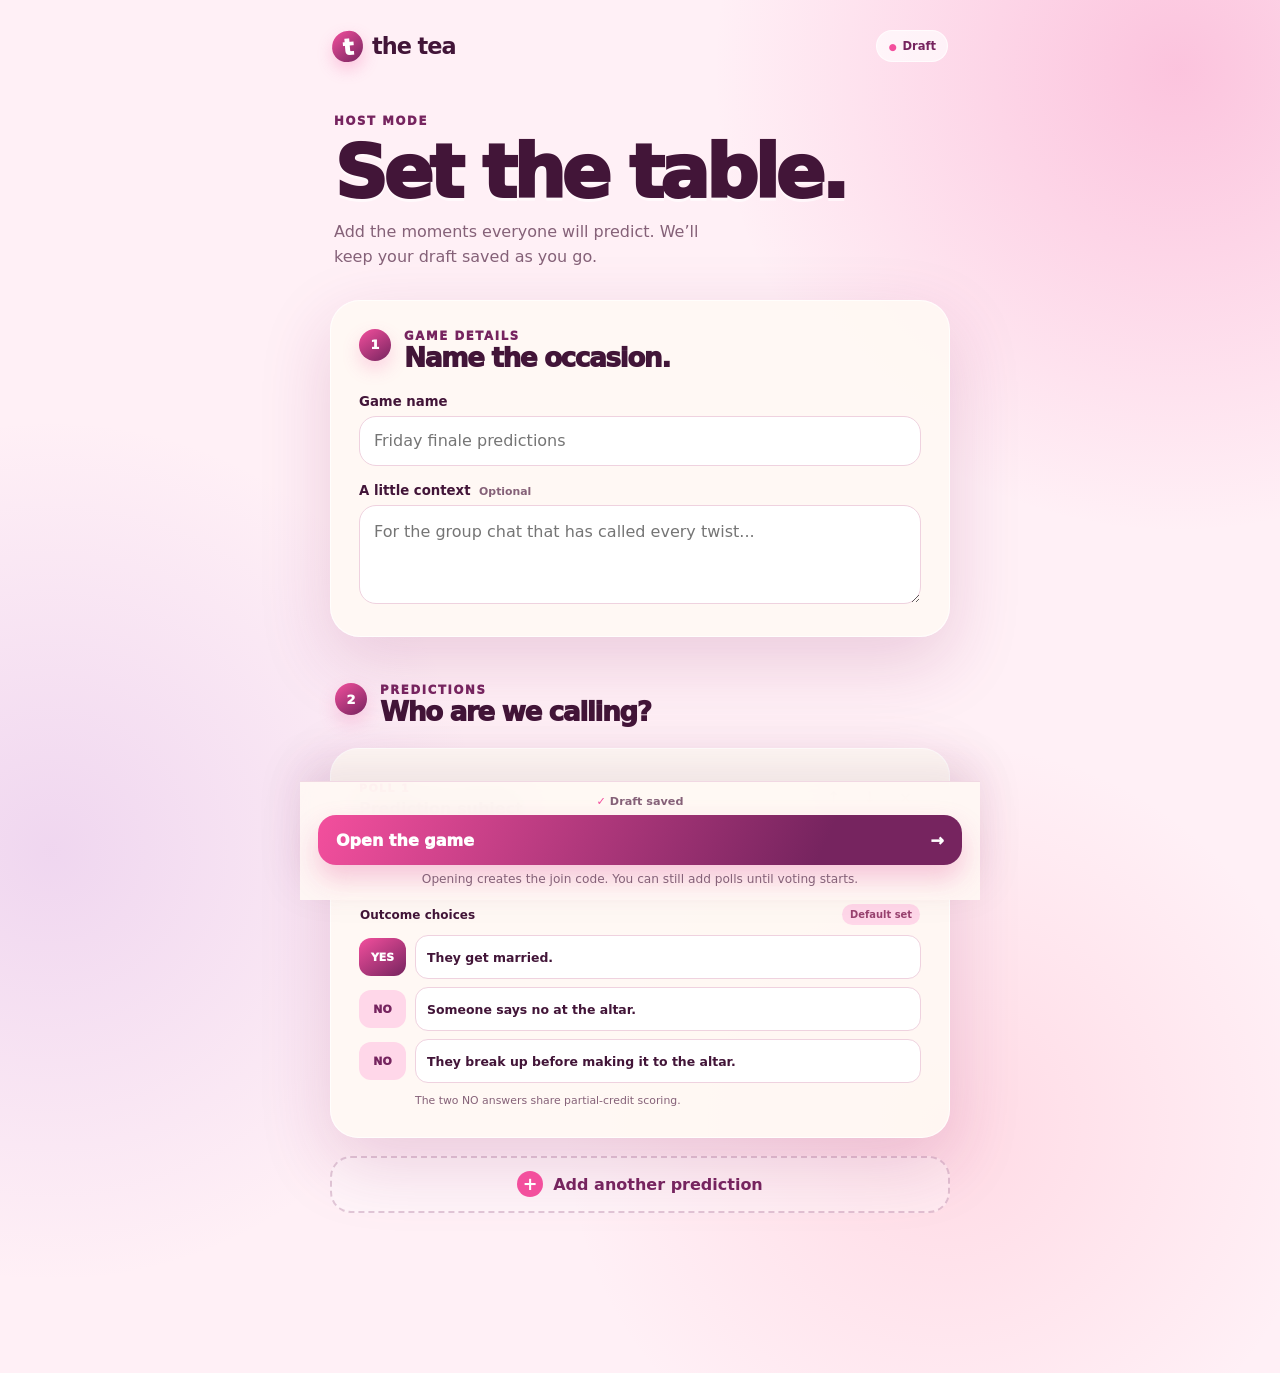
==== host.html @ ec86e06f "Build host poll creation prototype" ====
<!doctype html>
<html lang="en">
  <head>
    <meta charset="utf-8">
    <meta name="viewport" content="width=device-width, initial-scale=1">
    <meta
      name="description"
      content="Create a prediction party in The Tea."
    >
    <title>Build your game — The Tea</title>
    <link rel="stylesheet" href="static/styles.css">
    <script src="static/host.js" defer></script>
  </head>
  <body>
    <main class="builder-shell">
      <header class="site-header builder-header">
        <a class="wordmark" href="index.html" aria-label="The Tea home">
          <span class="wordmark-mark" aria-hidden="true">t</span>
          <span>the tea</span>
        </a>
        <span class="status-pill"><span aria-hidden="true">●</span> Draft</span>
      </header>

      <section class="builder-intro" aria-labelledby="builder-title">
        <p class="eyebrow">Host mode</p>
        <h1 id="builder-title">Set the table.</h1>
        <p class="hero-copy">
          Add the moments everyone will predict. We’ll keep your draft saved as
          you go.
        </p>
      </section>

      <form id="game-builder">
        <section class="builder-card" aria-labelledby="game-details-title">
          <div class="section-heading">
            <span class="section-number">1</span>
            <div>
              <p class="step-label">Game details</p>
              <h2 id="game-details-title">Name the occasion.</h2>
            </div>
          </div>

          <label for="game-title">Game name</label>
          <input
            id="game-title"
            name="title"
            placeholder="Friday finale predictions"
            maxlength="120"
            required
          >

          <label for="game-description">A little context <span class="optional">Optional</span></label>
          <textarea
            id="game-description"
            name="description"
            placeholder="For the group chat that has called every twist..."
            rows="3"
          ></textarea>
        </section>

        <section class="poll-builder-section" aria-labelledby="polls-title">
          <div class="section-heading section-heading-spaced">
            <span class="section-number">2</span>
            <div>
              <p class="step-label">Predictions</p>
              <h2 id="polls-title">Who are we calling?</h2>
            </div>
          </div>

          <div class="poll-list" id="poll-list">
            <article class="poll-card" data-poll>
              <div class="poll-card-header">
                <div>
                  <span class="poll-kicker">Poll 1</span>
                  <h3>Prediction subject</h3>
                </div>
                <div class="poll-actions" aria-label="Poll actions">
                  <button type="button" data-move="up" aria-label="Move poll up">↑</button>
                  <button type="button" data-move="down" aria-label="Move poll down">↓</button>
                  <button type="button" data-remove aria-label="Remove poll">×</button>
                </div>
              </div>

              <label class="sr-only" for="poll-subject-1">Poll 1 subject</label>
              <input
                id="poll-subject-1"
                name="poll_subject"
                placeholder="Maya + Jordan"
                maxlength="280"
                required
              >

              <div class="outcome-heading">
                <span>Outcome choices</span>
                <span class="default-chip">Default set</span>
              </div>
              <div class="outcome-list">
                <label class="outcome-row outcome-yes">
                  <span class="outcome-badge">YES</span>
                  <input name="outcome" value="They get married.">
                </label>
                <label class="outcome-row">
                  <span class="outcome-badge">NO</span>
                  <input name="outcome" value="Someone says no at the altar.">
                </label>
                <label class="outcome-row">
                  <span class="outcome-badge">NO</span>
                  <input name="outcome" value="They break up before making it to the altar.">
                </label>
              </div>
              <p class="poll-note">
                The two NO answers share partial-credit scoring.
              </p>
            </article>
          </div>

          <button class="add-poll-button" type="button" id="add-poll">
            <span class="add-icon" aria-hidden="true">+</span>
            Add another prediction
          </button>
        </section>

        <div class="builder-footer">
          <p class="save-status" id="save-status" role="status">
            <span aria-hidden="true">✓</span> Draft saved
          </p>
          <button class="primary-button open-game-button" type="submit">
            <span>Open the game</span>
            <span aria-hidden="true">→</span>
          </button>
          <p class="field-help footer-help">
            Opening creates the join code. You can still add polls until voting starts.
          </p>
        </div>
      </form>
    </main>

    <template id="poll-template">
      <article class="poll-card" data-poll>
        <div class="poll-card-header">
          <div>
            <span class="poll-kicker">Poll</span>
            <h3>Prediction subject</h3>
          </div>
          <div class="poll-actions" aria-label="Poll actions">
            <button type="button" data-move="up" aria-label="Move poll up">↑</button>
            <button type="button" data-move="down" aria-label="Move poll down">↓</button>
            <button type="button" data-remove aria-label="Remove poll">×</button>
          </div>
        </div>
        <label class="sr-only">Poll subject</label>
        <input name="poll_subject" placeholder="Couple or prediction topic" maxlength="280" required>
        <div class="outcome-heading">
          <span>Outcome choices</span>
          <span class="default-chip">Default set</span>
        </div>
        <div class="outcome-list">
          <label class="outcome-row outcome-yes">
            <span class="outcome-badge">YES</span>
            <input name="outcome" value="They get married.">
          </label>
          <label class="outcome-row">
            <span class="outcome-badge">NO</span>
            <input name="outcome" value="Someone says no at the altar.">
          </label>
          <label class="outcome-row">
            <span class="outcome-badge">NO</span>
            <input name="outcome" value="They break up before making it to the altar.">
          </label>
        </div>
        <p class="poll-note">The two NO answers share partial-credit scoring.</p>
      </article>
    </template>

    <div class="toast join-code-toast" id="builder-toast" role="status" hidden>
      <strong>Game ready!</strong> Your join code will appear here once the backend is connected.
    </div>
  </body>
</html>
---- static/styles.css ----
:root {
  color-scheme: light;
  --ink: #421538;
  --muted: #856178;
  --plum: #76245f;
  --plum-dark: #571644;
  --pink: #f34f9d;
  --pink-soft: #ffd7e9;
  --coral: #ff7897;
  --lavender: #a962d3;
  --gold: #f5bc62;
  --cream: #fff9f4;
  --paper: #fff0f6;
  --line: #efd2df;
  --white: #ffffff;
  --shadow: 0 25px 70px rgb(145 35 105 / 18%);
  --rounded: ui-rounded, "SF Pro Rounded", "Arial Rounded MT Bold",
    "Avenir Next Rounded", Inter, ui-sans-serif, system-ui, sans-serif;
  font-family: var(--rounded);
}

* {
  box-sizing: border-box;
}

html {
  min-height: 100%;
  background: var(--paper);
}

body {
  min-width: 320px;
  min-height: 100vh;
  margin: 0;
  color: var(--ink);
  background:
    radial-gradient(circle at 92% 5%, rgb(243 79 157 / 28%), transparent 29rem),
    radial-gradient(circle at 4% 62%, rgb(169 98 211 / 18%), transparent 27rem),
    radial-gradient(circle at 74% 82%, rgb(255 120 151 / 18%), transparent 24rem),
    var(--paper);
}

body::before,
body::after {
  position: fixed;
  z-index: -1;
  border-radius: 999px;
  content: "";
  filter: blur(1px);
  pointer-events: none;
}

body::before {
  top: 16%;
  right: -36px;
  width: 92px;
  height: 92px;
  border: 2px solid rgb(243 79 157 / 16%);
  box-shadow:
    -34px 49px 0 -22px rgb(255 255 255 / 55%),
    -56px -38px 0 -30px rgb(169 98 211 / 20%);
}

body::after {
  bottom: 8%;
  left: -44px;
  width: 112px;
  height: 112px;
  background: rgb(255 255 255 / 28%);
  box-shadow: 74px 48px 0 -36px rgb(243 79 157 / 18%);
}

button,
input,
textarea {
  font: inherit;
}

button {
  cursor: pointer;
}

.page-shell {
  width: min(100%, 470px);
  min-height: 100vh;
  margin: 0 auto;
  padding: 22px 20px 36px;
}

.site-header {
  display: flex;
  align-items: center;
  justify-content: space-between;
}

.wordmark {
  display: inline-flex;
  gap: 9px;
  align-items: center;
  color: var(--ink);
  font-family: var(--rounded);
  font-size: 1.4rem;
  font-weight: 900;
  letter-spacing: -0.045em;
  text-decoration: none;
}

.wordmark-mark {
  display: grid;
  width: 31px;
  height: 31px;
  place-items: center;
  border-radius: 54% 46% 52% 48%;
  color: var(--white);
  background: linear-gradient(145deg, var(--pink), var(--plum));
  box-shadow: 0 7px 16px rgb(243 79 157 / 28%);
  font-weight: 950;
  transform: rotate(-5deg);
}

.text-button,
.inline-button {
  padding: 0;
  border: 0;
  color: var(--plum);
  background: transparent;
  font-weight: 750;
}

.text-button {
  padding: 9px 12px;
}

.hero {
  padding: 58px 4px 32px;
}

.eyebrow,
.step-label {
  margin: 0 0 12px;
  color: var(--plum);
  font-size: 0.73rem;
  font-weight: 950;
  letter-spacing: 0.14em;
  text-transform: uppercase;
}

h1,
h2,
p {
  margin-top: 0;
}

h1,
h2 {
  font-family: var(--rounded);
  font-weight: 950;
  letter-spacing: -0.055em;
}

h1 {
  max-width: 410px;
  margin-bottom: 18px;
  font-size: clamp(2.75rem, 14vw, 4.25rem);
  line-height: 0.91;
  text-wrap: balance;
  text-shadow: 0 3px 0 rgb(255 255 255 / 60%);
}

h2 {
  margin-bottom: 10px;
  font-size: 1.65rem;
  line-height: 1.1;
}

.hero-copy,
.auth-copy {
  color: var(--muted);
  font-size: 1rem;
  line-height: 1.55;
}

.hero-copy {
  max-width: 380px;
  margin-bottom: 0;
}

.action-card {
  padding: 24px;
  border: 1px solid rgb(255 255 255 / 70%);
  border-radius: 31px;
  background: rgb(255 249 244 / 91%);
  box-shadow: var(--shadow);
  backdrop-filter: blur(18px);
}

.action-card-heading {
  margin-bottom: 22px;
}

.action-card-heading h2 {
  margin-bottom: 0;
}

.primary-button,
.secondary-button {
  min-height: 52px;
  border: 0;
  border-radius: 18px;
  font-weight: 950;
}

.primary-button {
  display: flex;
  width: 100%;
  align-items: center;
  justify-content: space-between;
  padding: 0 18px;
  color: var(--white);
  background: linear-gradient(115deg, var(--pink), var(--plum) 78%);
  box-shadow: 0 14px 28px rgb(221 55 137 / 27%);
}

.primary-button:hover,
.primary-button:focus-visible {
  background: linear-gradient(115deg, #df3688, var(--plum-dark) 78%);
}

.divider {
  display: flex;
  gap: 12px;
  align-items: center;
  margin: 23px 0 18px;
  color: var(--muted);
  font-size: 0.75rem;
  font-weight: 700;
  text-transform: uppercase;
}

.divider::before,
.divider::after {
  height: 1px;
  flex: 1;
  background: var(--line);
  content: "";
}

label {
  display: block;
  margin-bottom: 7px;
  font-size: 0.83rem;
  font-weight: 800;
}

.join-row {
  display: grid;
  grid-template-columns: 1fr auto;
  gap: 9px;
}

input {
  width: 100%;
  min-height: 50px;
  padding: 0 14px;
  border: 1px solid var(--line);
  border-radius: 17px;
  outline: none;
  color: var(--ink);
  background: var(--white);
}

textarea {
  width: 100%;
  padding: 14px;
  border: 1px solid var(--line);
  border-radius: 17px;
  outline: none;
  color: var(--ink);
  background: var(--white);
  line-height: 1.45;
  resize: vertical;
}

textarea:focus {
  border-color: var(--pink);
  box-shadow: 0 0 0 4px rgb(243 79 157 / 14%);
}

input:focus {
  border-color: var(--pink);
  box-shadow: 0 0 0 4px rgb(243 79 157 / 14%);
}

#join-code {
  font-weight: 800;
  letter-spacing: 0.08em;
  text-transform: uppercase;
}

.secondary-button {
  padding: 0 19px;
  color: var(--plum);
  background: var(--pink-soft);
}

.field-help {
  margin: 7px 0 0;
  color: var(--muted);
  font-size: 0.76rem;
}

.party-preview {
  display: flex;
  gap: 13px;
  align-items: center;
  padding: 25px 5px 0;
}

.party-preview p {
  margin-bottom: 0;
  color: var(--muted);
  font-size: 0.78rem;
  line-height: 1.35;
}

.avatar-stack {
  display: flex;
  padding-left: 8px;
}

.avatar {
  display: grid;
  width: 32px;
  height: 32px;
  margin-left: -8px;
  place-items: center;
  border: 2px solid var(--paper);
  border-radius: 50%;
  color: var(--white);
  font-size: 0.68rem;
  font-weight: 850;
}

.avatar-plum { background: var(--plum); }
.avatar-coral { background: var(--pink); }
.avatar-gold { background: var(--lavender); }
.avatar-cream { color: var(--ink); background: var(--cream); }

.auth-backdrop {
  position: fixed;
  z-index: 10;
  inset: 0;
  background: rgb(44 23 40 / 42%);
  backdrop-filter: blur(3px);
}

.auth-sheet {
  position: fixed;
  z-index: 11;
  right: 0;
  bottom: 0;
  left: 0;
  width: min(100%, 500px);
  max-height: 94vh;
  margin: auto;
  padding: 34px 24px calc(25px + env(safe-area-inset-bottom));
  overflow-y: auto;
  border-radius: 34px 34px 0 0;
  background: var(--cream);
  box-shadow: 0 -20px 70px rgb(44 23 40 / 22%);
}

.close-button {
  position: absolute;
  top: 16px;
  right: 17px;
  width: 36px;
  height: 36px;
  border: 0;
  border-radius: 50%;
  color: var(--ink);
  background: var(--pink-soft);
  font-size: 1.5rem;
  line-height: 1;
}

.auth-view h2 {
  max-width: 320px;
  margin-right: 38px;
  font-size: 2rem;
}

.auth-copy {
  margin-bottom: 23px;
  font-size: 0.9rem;
}

.auth-form label:not(:first-child) {
  margin-top: 15px;
}

.auth-form .primary-button {
  margin-top: 22px;
}

.switch-copy {
  margin: 22px 0 0;
  color: var(--muted);
  text-align: center;
  font-size: 0.84rem;
}

.inline-button {
  text-decoration: underline;
  text-underline-offset: 3px;
}

.toast {
  position: fixed;
  z-index: 20;
  right: 18px;
  bottom: 18px;
  left: 18px;
  max-width: 420px;
  margin: auto;
  padding: 14px 17px;
  border-radius: 18px;
  color: var(--white);
  background: var(--ink);
  box-shadow: var(--shadow);
  font-size: 0.85rem;
  text-align: center;
}

[hidden] {
  display: none !important;
}

@media (min-width: 800px) {
  .page-shell {
    width: min(100%, 1040px);
    padding: 30px 40px 48px;
  }

  .hero {
    max-width: 720px;
    padding-top: 90px;
  }

  h1 {
    max-width: 680px;
    font-size: 5.5rem;
  }

  .action-card {
    width: 460px;
  }

  .party-preview {
    width: 460px;
  }

  .auth-sheet {
    top: 0;
    right: 0;
    bottom: 0;
    left: auto;
    max-height: none;
    padding: 80px 48px 40px;
    border-radius: 30px 0 0 30px;
  }
}

@media (prefers-reduced-motion: no-preference) {
  .auth-sheet {
    animation: sheet-in 180ms ease-out;
  }

  @keyframes sheet-in {
    from { transform: translateY(18px); opacity: 0; }
    to { transform: translateY(0); opacity: 1; }
  }
}

.builder-shell {
  width: min(100%, 680px);
  min-height: 100vh;
  margin: 0 auto;
  padding: 22px 18px 150px;
}

.builder-header {
  padding: 0 2px;
}

.status-pill,
.default-chip {
  display: inline-flex;
  gap: 6px;
  align-items: center;
  border-radius: 999px;
  color: var(--plum);
  background: rgb(255 255 255 / 66%);
  font-size: 0.72rem;
  font-weight: 900;
}

.status-pill {
  padding: 8px 11px;
  border: 1px solid rgb(255 255 255 / 72%);
}

.status-pill span {
  color: var(--pink);
  font-size: 0.58rem;
}

.builder-intro {
  padding: 52px 4px 30px;
}

.builder-intro h1 {
  margin-bottom: 13px;
  font-size: clamp(2.8rem, 14vw, 4.6rem);
}

.builder-card,
.poll-card {
  border: 1px solid rgb(255 255 255 / 76%);
  background: rgb(255 249 244 / 92%);
  box-shadow: var(--shadow);
}

.builder-card {
  padding: 24px;
  border-radius: 30px;
}

.section-heading {
  display: flex;
  gap: 13px;
  align-items: flex-start;
  margin-bottom: 22px;
}

.section-heading-spaced {
  padding: 46px 5px 0;
}

.section-heading h2,
.section-heading .step-label {
  margin-bottom: 0;
}

.section-number {
  display: grid;
  width: 32px;
  height: 32px;
  flex: 0 0 auto;
  place-items: center;
  border-radius: 50%;
  color: var(--white);
  background: linear-gradient(145deg, var(--pink), var(--plum));
  font-size: 0.8rem;
  font-weight: 950;
  box-shadow: 0 8px 18px rgb(243 79 157 / 22%);
}

.builder-card label:not(:first-of-type) {
  margin-top: 17px;
}

.optional {
  margin-left: 4px;
  color: var(--muted);
  font-size: 0.68rem;
  font-weight: 700;
}

.poll-list {
  display: grid;
  gap: 18px;
}

.poll-card {
  padding: 21px;
  border-radius: 28px;
}

.poll-card-header,
.outcome-heading {
  display: flex;
  align-items: center;
  justify-content: space-between;
}

.poll-card-header {
  margin-bottom: 15px;
}

.poll-kicker {
  color: var(--pink);
  font-size: 0.68rem;
  font-weight: 950;
  letter-spacing: 0.13em;
  text-transform: uppercase;
}

.poll-card h3 {
  margin: 3px 0 0;
  font-size: 1rem;
}

.poll-actions {
  display: flex;
  gap: 5px;
}

.poll-actions button {
  display: grid;
  width: 31px;
  height: 31px;
  place-items: center;
  border: 0;
  border-radius: 50%;
  color: var(--plum);
  background: var(--pink-soft);
  font-weight: 900;
}

.poll-actions button:disabled {
  cursor: default;
  opacity: 0.35;
}

.outcome-heading {
  margin: 21px 1px 10px;
  font-size: 0.75rem;
  font-weight: 900;
}

.default-chip {
  padding: 5px 8px;
  color: #99426f;
  background: var(--pink-soft);
  font-size: 0.62rem;
}

.outcome-list {
  display: grid;
  gap: 8px;
}

.outcome-row {
  display: grid;
  grid-template-columns: 47px 1fr;
  gap: 9px;
  align-items: center;
  margin: 0;
}

.outcome-row input {
  min-height: 44px;
  padding: 0 11px;
  border-radius: 13px;
  font-size: 0.78rem;
}

.outcome-badge {
  display: grid;
  min-height: 38px;
  place-items: center;
  border-radius: 12px;
  color: var(--plum);
  background: var(--pink-soft);
  font-size: 0.68rem;
  font-weight: 950;
}

.outcome-yes .outcome-badge {
  color: var(--white);
  background: linear-gradient(145deg, var(--pink), var(--plum));
}

.poll-note {
  margin: 11px 0 0 56px;
  color: var(--muted);
  font-size: 0.68rem;
  line-height: 1.35;
}

.add-poll-button {
  display: flex;
  width: 100%;
  gap: 10px;
  align-items: center;
  justify-content: center;
  min-height: 57px;
  margin-top: 18px;
  border: 2px dashed rgb(118 36 95 / 22%);
  border-radius: 21px;
  color: var(--plum);
  background: rgb(255 255 255 / 35%);
  font-weight: 900;
}

.add-icon {
  display: grid;
  width: 26px;
  height: 26px;
  place-items: center;
  border-radius: 50%;
  color: var(--white);
  background: var(--pink);
  font-size: 1.1rem;
}

.builder-footer {
  position: fixed;
  z-index: 8;
  right: 0;
  bottom: 0;
  left: 0;
  width: min(100%, 680px);
  margin: auto;
  padding: 13px 18px calc(14px + env(safe-area-inset-bottom));
  border-top: 1px solid rgb(239 210 223 / 84%);
  background: rgb(255 249 244 / 91%);
  box-shadow: 0 -16px 45px rgb(93 26 74 / 10%);
  backdrop-filter: blur(18px);
}

.save-status {
  margin: 0 0 7px;
  color: var(--muted);
  font-size: 0.7rem;
  font-weight: 800;
  text-align: center;
}

.save-status span {
  color: var(--pink);
}

.save-status.is-saving {
  opacity: 0.72;
}

.open-game-button {
  min-height: 50px;
}

.footer-help {
  margin-top: 7px;
  text-align: center;
}

.join-code-toast strong {
  margin-right: 4px;
}

.sr-only {
  position: absolute;
  width: 1px;
  height: 1px;
  padding: 0;
  margin: -1px;
  overflow: hidden;
  clip: rect(0, 0, 0, 0);
  white-space: nowrap;
  border: 0;
}

@media (min-width: 800px) {
  .builder-shell {
    padding: 30px 30px 160px;
  }

  .builder-card,
  .poll-card {
    padding: 28px;
  }
}
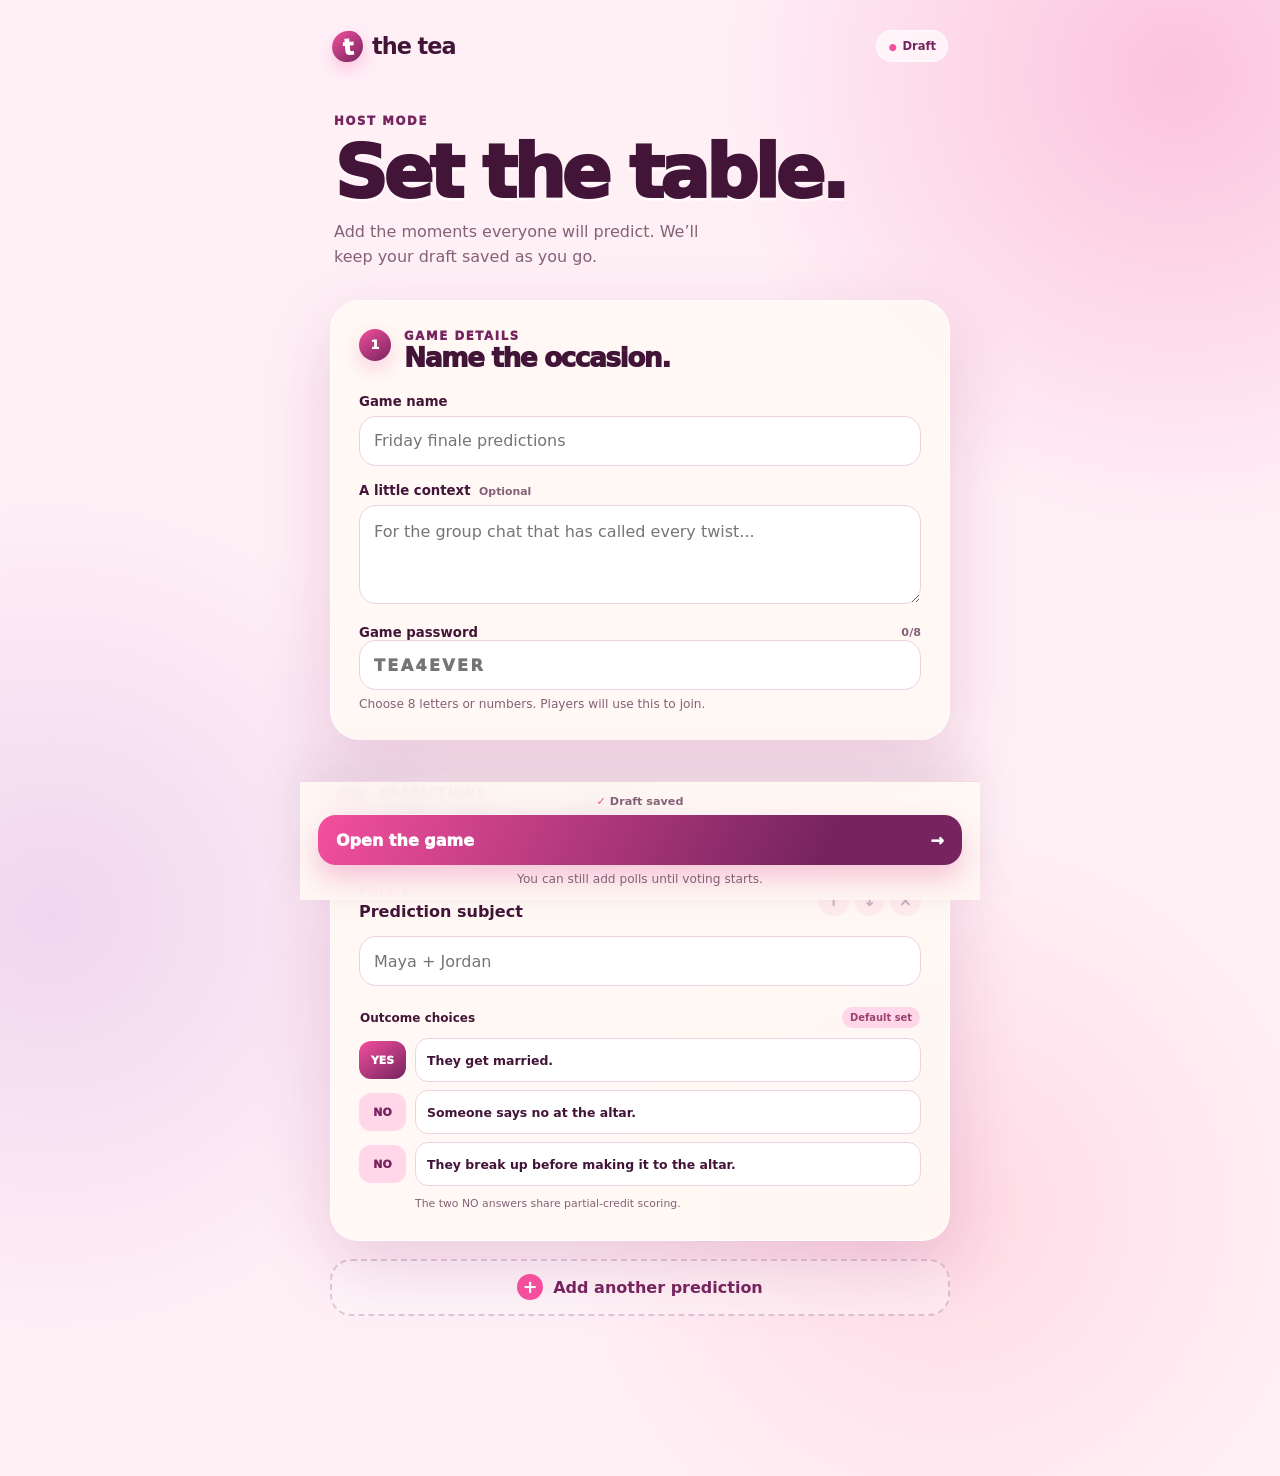
==== commit 1454db65: "Let hosts choose the game password" ====
--- a/host.html
+++ b/host.html
@@ -56,6 +56,29 @@
             placeholder="For the group chat that has called every twist..."
             rows="3"
           ></textarea>
+
+          <div class="field-label-row">
+            <label for="game-password">Game password</label>
+            <span class="character-count" id="password-count">0/8</span>
+          </div>
+          <input
+            id="game-password"
+            class="game-password-input"
+            name="join_code"
+            type="text"
+            inputmode="text"
+            autocomplete="off"
+            autocapitalize="characters"
+            minlength="8"
+            maxlength="8"
+            pattern="[A-Za-z0-9]{8}"
+            placeholder="TEA4EVER"
+            aria-describedby="password-help"
+            required
+          >
+          <p class="field-help" id="password-help">
+            Choose 8 letters or numbers. Players will use this to join.
+          </p>
         </section>
 
         <section class="poll-builder-section" aria-labelledby="polls-title">
@@ -129,7 +152,7 @@
             <span aria-hidden="true">→</span>
           </button>
           <p class="field-help footer-help">
-            Opening creates the join code. You can still add polls until voting starts.
+            You can still add polls until voting starts.
           </p>
         </div>
       </form>
--- a/static/styles.css
+++ b/static/styles.css
@@ -570,6 +570,29 @@
   margin-top: 17px;
 }
 
+.field-label-row {
+  display: flex;
+  align-items: center;
+  justify-content: space-between;
+  margin-top: 17px;
+}
+
+.field-label-row label {
+  margin: 0;
+}
+
+.character-count {
+  color: var(--muted);
+  font-size: 0.7rem;
+  font-weight: 850;
+}
+
+.game-password-input {
+  font-weight: 950;
+  letter-spacing: 0.15em;
+  text-transform: uppercase;
+}
+
 .optional {
   margin-left: 4px;
   color: var(--muted);
